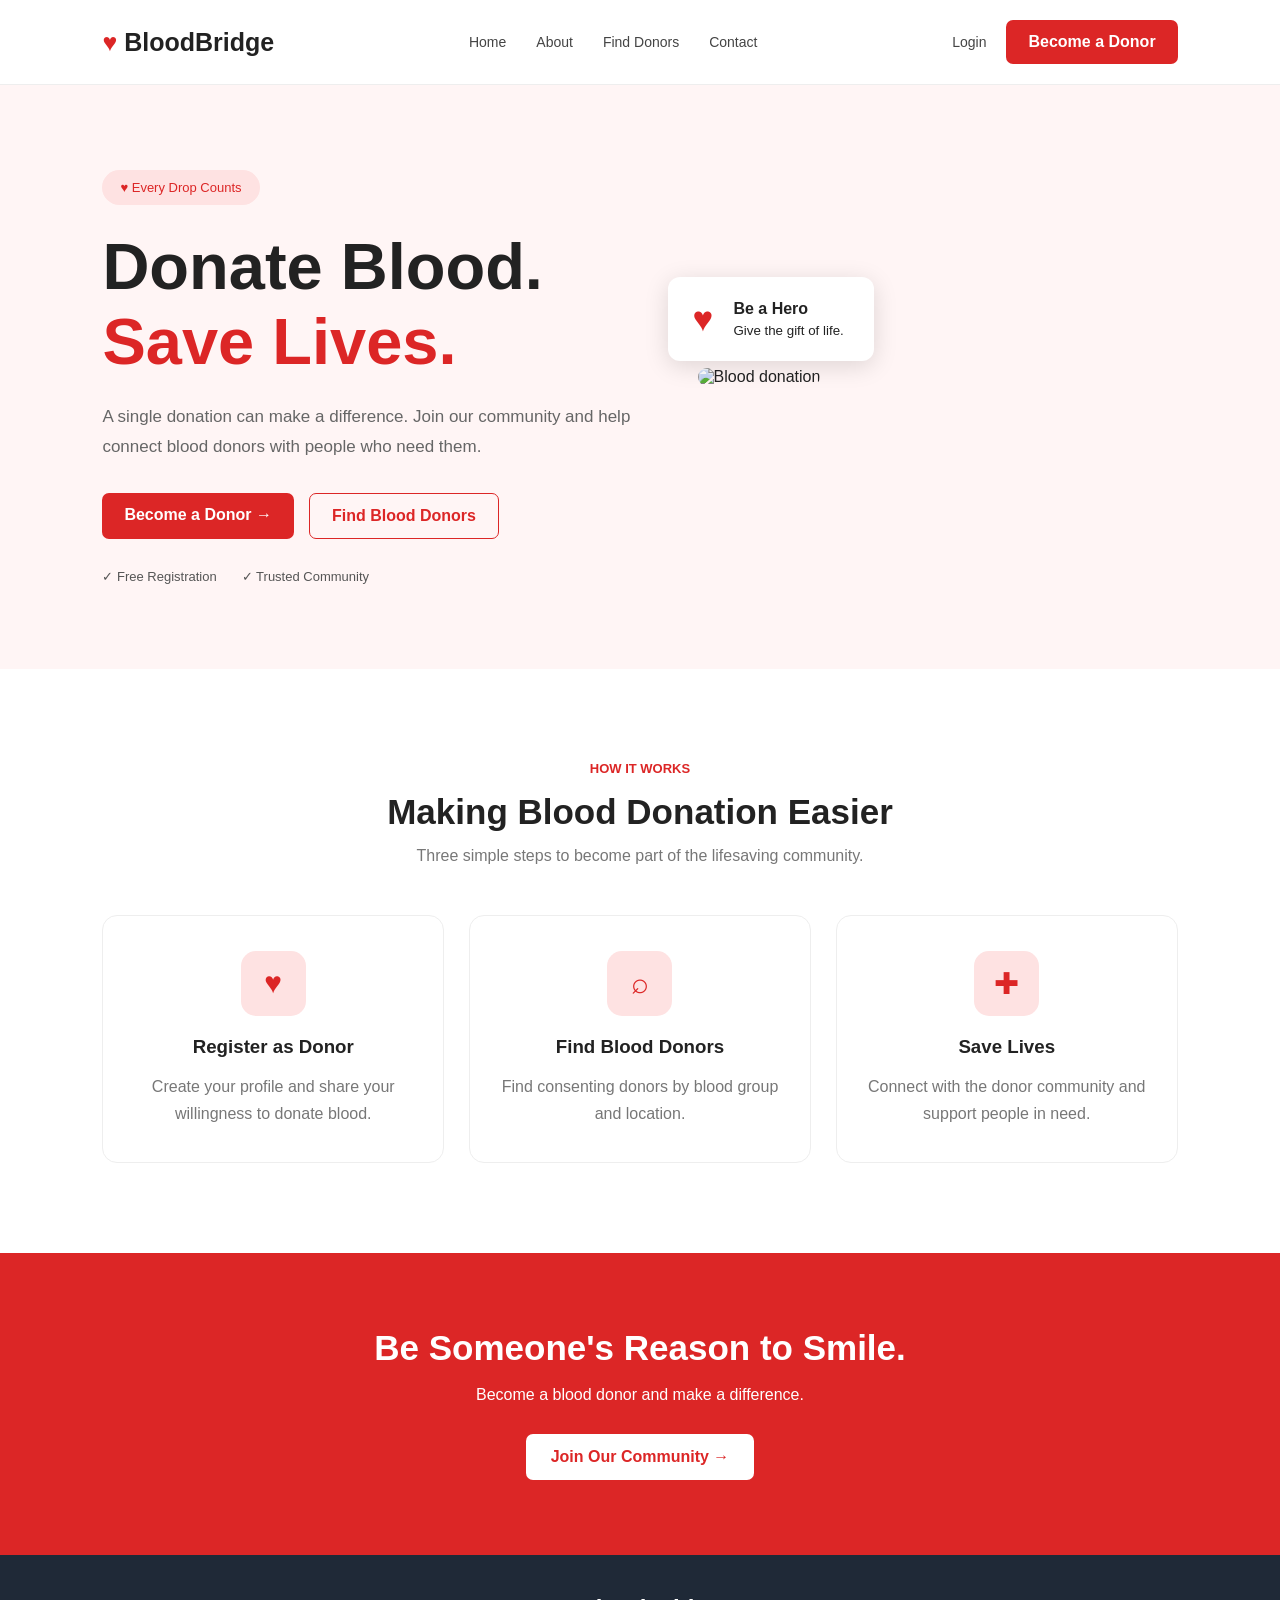
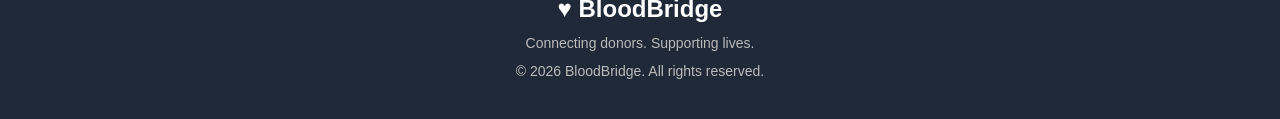
==== index.html @ 190796ef "Add files via upload" ====
<!DOCTYPE html>
<html lang="en">
<head>
    <meta charset="UTF-8">
    <meta name="viewport" content="width=device-width, initial-scale=1.0">
    <meta name="description" content="BloodBridge - Connect blood donors and save lives.">
    <title>BloodBridge | Donate Blood, Save Lives</title>
    <link rel="stylesheet" href="assets/css/style.css">
    <script src="https://unpkg.com/lucide@latest"></script>
</head>
<body>

<header class="navbar">
    <a href="index.html" class="logo">
        <span class="logo-icon">♥</span> BloodBridge
    </a>

    <nav>
        <a href="index.html">Home</a>
        <a href="#about">About</a>
        <a href="find-donors.html">Find Donors</a>
        <a href="#contact">Contact</a>
    </nav>

    <div class="nav-buttons">
        <a href="login.html" class="login-btn">Login</a>
        <a href="register.html" class="primary-btn">Become a Donor</a>
    </div>
</header>

<section class="hero">
    <div class="hero-content">
        <span class="tag">♥ Every Drop Counts</span>

        <h1>Donate Blood.<br>
            <span>Save Lives.</span>
        </h1>

        <p>
            A single donation can make a difference.
            Join our community and help connect blood donors
            with people who need them.
        </p>

        <div class="hero-buttons">
            <a href="register.html" class="primary-btn">
                Become a Donor →
            </a>

            <a href="find-donors.html" class="secondary-btn">
                Find Blood Donors
            </a>
        </div>

        <div class="hero-info">
            <span>✓ Free Registration</span>
            <span>✓ Trusted Community</span>
        </div>
    </div>

    <div class="hero-image">
        <img
            src="https://images.unsplash.com/photo-1615461066841-6116e61058f4?w=900"
            alt="Blood donation"
        >
        <div class="floating-card">
            <span class="heart">♥</span>
            <div>
                <strong>Be a Hero</strong>
                <small>Give the gift of life.</small>
            </div>
        </div>
    </div>
</section>

<section class="features" id="about">
    <div class="section-heading">
        <span>HOW IT WORKS</span>
        <h2>Making Blood Donation Easier</h2>
        <p>Three simple steps to become part of the lifesaving community.</p>
    </div>

    <div class="feature-grid">
        <div class="feature-card">
            <div class="feature-icon">♥</div>
            <h3>Register as Donor</h3>
            <p>Create your profile and share your willingness to donate blood.</p>
        </div>

        <div class="feature-card">
            <div class="feature-icon">⌕</div>
            <h3>Find Blood Donors</h3>
            <p>Find consenting donors by blood group and location.</p>
        </div>

        <div class="feature-card">
            <div class="feature-icon">✚</div>
            <h3>Save Lives</h3>
            <p>Connect with the donor community and support people in need.</p>
        </div>
    </div>
</section>

<section class="cta">
    <h2>Be Someone's Reason to Smile.</h2>
    <p>Become a blood donor and make a difference.</p>
    <a href="register.html" class="white-btn">Join Our Community →</a>
</section>

<footer id="contact">
    <h2>♥ BloodBridge</h2>
    <p>Connecting donors. Supporting lives.</p>
    <p>© 2026 BloodBridge. All rights reserved.</p>
</footer>

<script src="assets/js/main.js"></script>
</body>
</html>
---- assets/css/style.css ----
* {
    margin: 0;
    padding: 0;
    box-sizing: border-box;
}

html {
    scroll-behavior: smooth;
}

body {
    font-family: Arial, sans-serif;
    color: #222;
    background: #fff;
}

a {
    text-decoration: none;
}

/* Navbar */

.navbar {
    height: 85px;
    padding: 0 8%;
    display: flex;
    align-items: center;
    justify-content: space-between;
    background: white;
    border-bottom: 1px solid #eee;
}

.logo {
    font-size: 25px;
    font-weight: bold;
    color: #222;
}

.logo-icon {
    color: #dc2626;
}

nav {
    display: flex;
    gap: 30px;
}

nav a, .login-btn {
    color: #444;
    font-size: 14px;
}

nav a:hover {
    color: #dc2626;
}

.nav-buttons {
    display: flex;
    align-items: center;
    gap: 20px;
}

/* Buttons */

.primary-btn {
    background: #dc2626;
    color: white;
    padding: 13px 22px;
    border-radius: 7px;
    display: inline-block;
    font-weight: 600;
    transition: .3s;
}

.primary-btn:hover {
    background: #991b1b;
}

.secondary-btn {
    border: 1px solid #dc2626;
    color: #dc2626;
    padding: 13px 22px;
    border-radius: 7px;
    display: inline-block;
    font-weight: 600;
}

.secondary-btn:hover {
    background: #fee2e2;
}

/* Hero */

.hero {
    background: #fff5f5;
    padding: 85px 8%;
    display: flex;
    align-items: center;
    justify-content: space-between;
    gap: 60px;
}

.hero-content {
    max-width: 550px;
}

.tag {
    display: inline-block;
    color: #dc2626;
    background: #fee2e2;
    padding: 10px 18px;
    border-radius: 30px;
    font-size: 13px;
    margin-bottom: 25px;
}

.hero h1 {
    font-size: 65px;
    line-height: 1.15;
    margin-bottom: 22px;
}

.hero h1 span {
    color: #dc2626;
}

.hero-content > p {
    color: #666;
    font-size: 17px;
    line-height: 1.8;
    margin-bottom: 30px;
}

.hero-buttons {
    display: flex;
    gap: 15px;
    flex-wrap: wrap;
}

.hero-info {
    display: flex;
    gap: 25px;
    margin-top: 30px;
    font-size: 13px;
    color: #555;
}

.hero-image {
    position: relative;
    max-width: 480px;
    width: 100%;
}

.hero-image img {
    width: 100%;
    height: 420px;
    object-fit: cover;
    border-radius: 20px;
}

.floating-card {
    position: absolute;
    bottom: 25px;
    left: -30px;
    background: white;
    padding: 18px 25px;
    border-radius: 12px;
    box-shadow: 0 5px 25px #0002;
    display: flex;
    align-items: center;
    gap: 15px;
}

.heart {
    font-size: 35px;
    color: #dc2626;
}

.floating-card strong,
.floating-card small {
    display: block;
    margin: 5px;
}

/* Features */

.features {
    padding: 90px 8%;
}

.section-heading {
    text-align: center;
    margin-bottom: 50px;
}

.section-heading span {
    color: #dc2626;
    font-weight: bold;
    font-size: 13px;
}

.section-heading h2 {
    font-size: 35px;
    margin: 15px 0;
}

.section-heading p {
    color: #777;
}

.feature-grid {
    display: grid;
    grid-template-columns: repeat(3, 1fr);
    gap: 25px;
}

.feature-card {
    padding: 35px 25px;
    text-align: center;
    border: 1px solid #eee;
    border-radius: 15px;
    transition: .3s;
}

.feature-card:hover {
    transform: translateY(-7px);
    box-shadow: 0 10px 30px #0000000d;
}

.feature-icon {
    width: 65px;
    height: 65px;
    background: #fee2e2;
    color: #dc2626;
    display: grid;
    place-items: center;
    margin: auto auto 20px;
    border-radius: 15px;
    font-size: 30px;
}

.feature-card h3 {
    margin-bottom: 15px;
}

.feature-card p {
    color: #777;
    line-height: 1.7;
}

/* CTA */

.cta {
    background: #dc2626;
    color: white;
    padding: 75px 20px;
    text-align: center;
}

.cta h2 {
    font-size: 35px;
}

.cta p {
    margin: 18px 0 30px;
}

.white-btn {
    background: white;
    color: #dc2626;
    padding: 14px 25px;
    display: inline-block;
    border-radius: 7px;
    font-weight: bold;
}

/* Footer */

footer {
    padding: 40px 20px;
    text-align: center;
    background: #1f2937;
    color: white;
}

footer p {
    margin-top: 12px;
    color: #bbb;
    font-size: 14px;
}

/* Responsive */

@media (max-width: 900px) {
    .navbar {
        padding: 20px 5%;
        height: auto;
        flex-wrap: wrap;
        gap: 20px;
    }

    nav {
        order: 3;
        width: 100%;
        justify-content: center;
        flex-wrap: wrap;
    }

    .hero {
        flex-direction: column;
        padding: 60px 6%;
    }

    .hero h1 {
        font-size: 48px;
    }

    .hero-image {
        max-width: 100%;
    }

    .feature-grid {
        grid-template-columns: 1fr;
    }

    .floating-card {
        left: 10px;
    }
}

@media (max-width: 500px) {
    .nav-buttons {
        gap: 10px;
    }

    .nav-buttons .primary-btn {
        padding: 10px;
        font-size: 12px;
    }

    .hero h1 {
        font-size: 40px;
    }

    .hero-buttons {
        flex-direction: column;
    }

    .hero-image img {
        height: 280px;
    }

    .hero-info {
        flex-direction: column;
        gap: 10px;
    }
}



/* Registration Page */

.register-container {
    min-height: 90vh;
    display: flex;
    justify-content: center;
    align-items: center;
    padding: 40px 20px;
    background: #f5f6fa;
}

.register-form {
    width: 100%;
    max-width: 480px;
    padding: 35px;
    background: white;
    border-radius: 12px;
    box-shadow: 0 5px 25px rgba(0, 0, 0, 0.08);
}

.register-form h1 {
    text-align: center;
    color: #c62828;
    margin-bottom: 10px;
}

.register-form p {
    text-align: center;
    color: #666;
    margin-bottom: 25px;
}

.register-form label {
    display: block;
    margin: 14px 0 7px;
    font-weight: 600;
}

.register-form input,
.register-form select {
    width: 100%;
    padding: 12px;
    border: 1px solid #ddd;
    border-radius: 6px;
    font-size: 15px;
}

.register-form .consent {
    display: flex;
    align-items: flex-start;
    gap: 10px;
    font-weight: normal;
    font-size: 14px;
    margin: 20px 0;
}

.register-form .consent input {
    width: auto;
    margin-top: 3px;
}

.register-btn {
    width: 100%;
    padding: 13px;
    background: #c62828;
    color: white;
    border: none;
    border-radius: 6px;
    font-size: 16px;
    cursor: pointer;
}

.register-btn:hover {
    background: #a91f1f;
}

.login-text {
    margin-top: 20px;
}

.login-text a {
    color: #c62828;
    text-decoration: none;
    font-weight: bold;
}
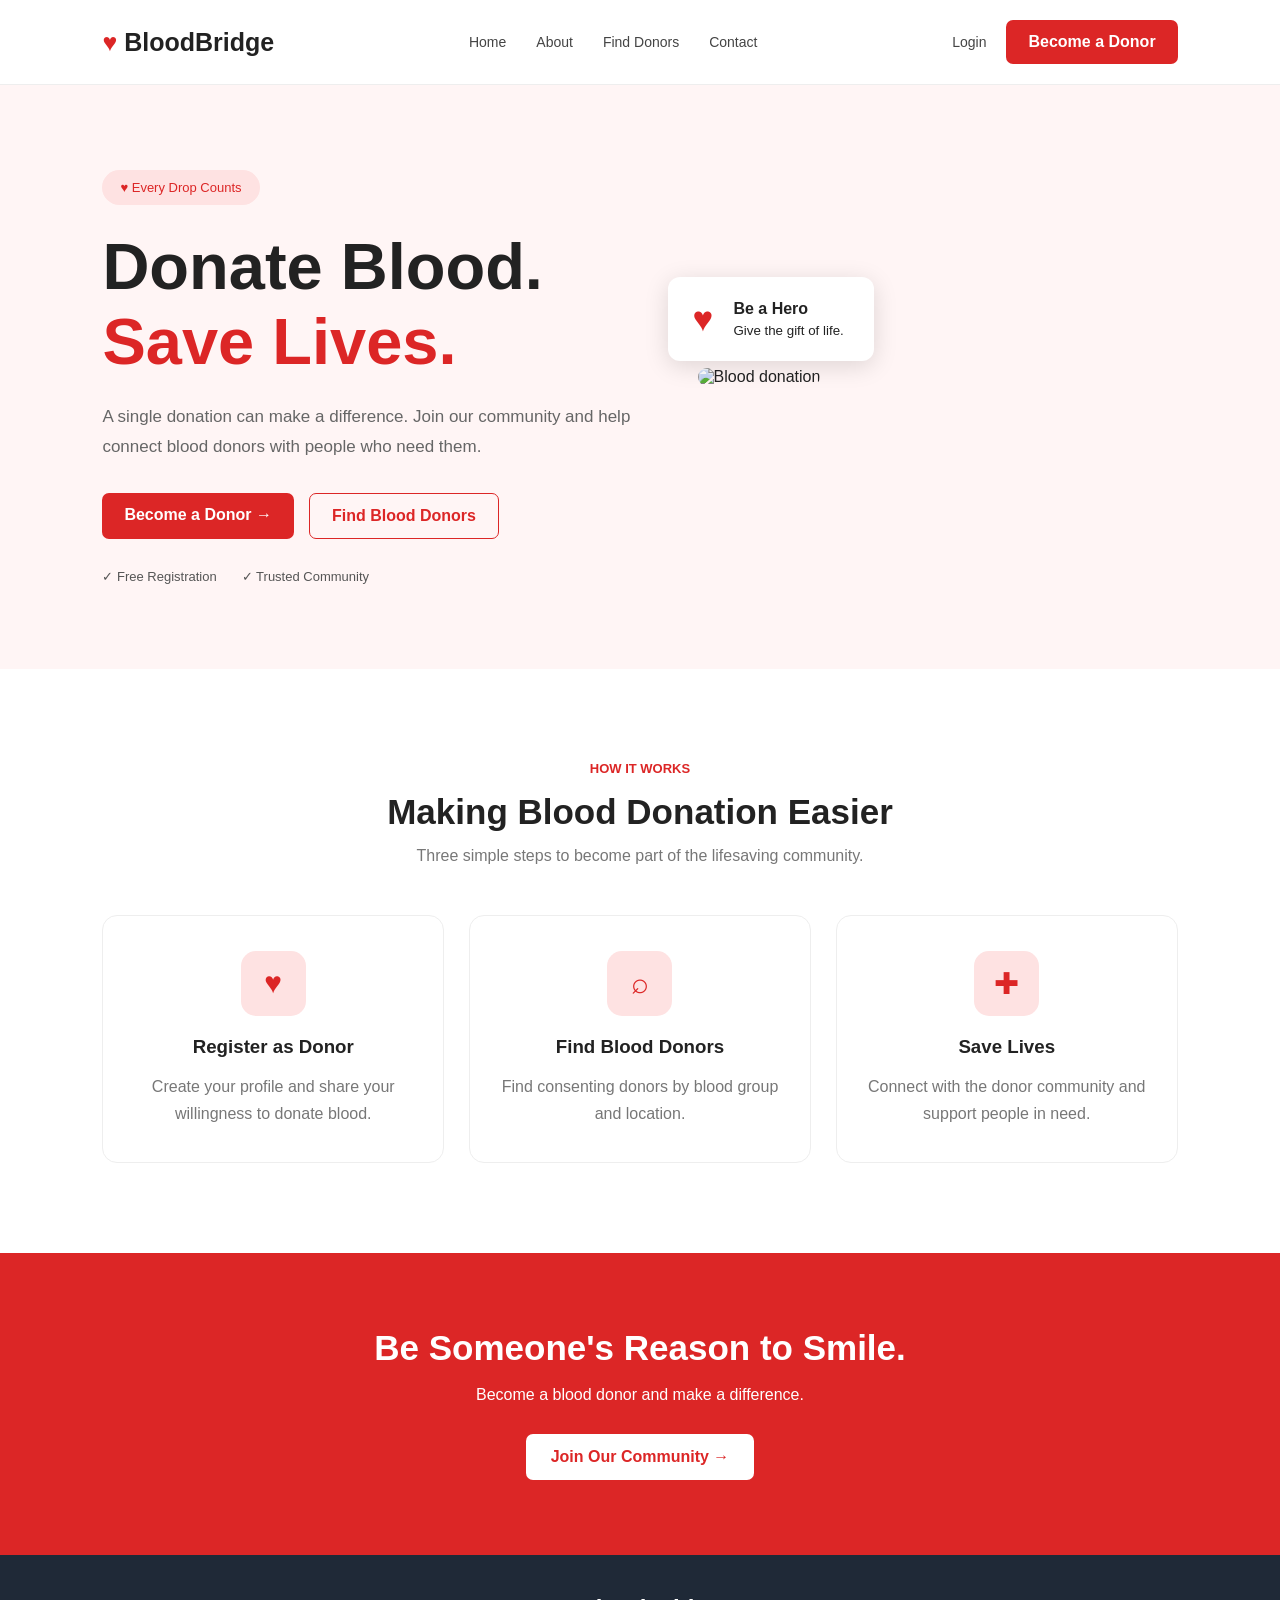
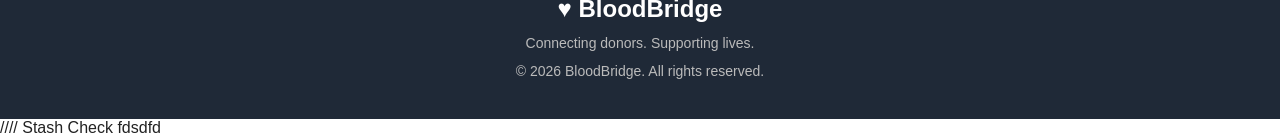
==== commit 6c6ba502: "Html and Css connection Stablished again" ====
--- a/index.html
+++ b/index.html
@@ -6,7 +6,7 @@
     <meta name="viewport" content="width=device-width, initial-scale=1.0">
     <meta name="description" content="BloodBridge - Connect blood donors and save lives.">
     <title>BloodBridge | Donate Blood, Save Lives</title>
-    <link rel="stylesheet" href="assets/css/style.css">
+    <link rel="stylesheet" href="css/style.css">
     <script src="https://unpkg.com/lucide@latest"></script>
 </head>
 <body>
@@ -114,6 +114,8 @@
     <p>© 2026 BloodBridge. All rights reserved.</p>
 </footer>
 
-<script src="assets/js/main.js"></script>
+<script src="js/main.js"></script>
 </body>
 </html>
+
+//// Stash Check fdsdfd
--- a/css/style.css
+++ b/css/style.css
@@ -0,0 +1,446 @@
+
+* {
+    margin: 0;
+    padding: 0;
+    box-sizing: border-box;
+}
+
+html {
+    scroll-behavior: smooth;
+}
+
+body {
+    font-family: Arial, sans-serif;
+    color: #222;
+    background: #fff;
+}
+
+a {
+    text-decoration: none;
+}
+
+/* Navbar */
+
+.navbar {
+    height: 85px;
+    padding: 0 8%;
+    display: flex;
+    align-items: center;
+    justify-content: space-between;
+    background: white;
+    border-bottom: 1px solid #eee;
+}
+
+.logo {
+    font-size: 25px;
+    font-weight: bold;
+    color: #222;
+}
+
+.logo-icon {
+    color: #dc2626;
+}
+
+nav {
+    display: flex;
+    gap: 30px;
+}
+
+nav a, .login-btn {
+    color: #444;
+    font-size: 14px;
+}
+
+nav a:hover {
+    color: #dc2626;
+}
+
+.nav-buttons {
+    display: flex;
+    align-items: center;
+    gap: 20px;
+}
+
+/* Buttons */
+
+.primary-btn {
+    background: #dc2626;
+    color: white;
+    padding: 13px 22px;
+    border-radius: 7px;
+    display: inline-block;
+    font-weight: 600;
+    transition: .3s;
+}
+
+.primary-btn:hover {
+    background: #991b1b;
+}
+
+.secondary-btn {
+    border: 1px solid #dc2626;
+    color: #dc2626;
+    padding: 13px 22px;
+    border-radius: 7px;
+    display: inline-block;
+    font-weight: 600;
+}
+
+.secondary-btn:hover {
+    background: #fee2e2;
+}
+
+/* Hero */
+
+.hero {
+    background: #fff5f5;
+    padding: 85px 8%;
+    display: flex;
+    align-items: center;
+    justify-content: space-between;
+    gap: 60px;
+}
+
+.hero-content {
+    max-width: 550px;
+}
+
+.tag {
+    display: inline-block;
+    color: #dc2626;
+    background: #fee2e2;
+    padding: 10px 18px;
+    border-radius: 30px;
+    font-size: 13px;
+    margin-bottom: 25px;
+}
+
+.hero h1 {
+    font-size: 65px;
+    line-height: 1.15;
+    margin-bottom: 22px;
+}
+
+.hero h1 span {
+    color: #dc2626;
+}
+
+.hero-content > p {
+    color: #666;
+    font-size: 17px;
+    line-height: 1.8;
+    margin-bottom: 30px;
+}
+
+.hero-buttons {
+    display: flex;
+    gap: 15px;
+    flex-wrap: wrap;
+}
+
+.hero-info {
+    display: flex;
+    gap: 25px;
+    margin-top: 30px;
+    font-size: 13px;
+    color: #555;
+}
+
+.hero-image {
+    position: relative;
+    max-width: 480px;
+    width: 100%;
+}
+
+.hero-image img {
+    width: 100%;
+    height: 420px;
+    object-fit: cover;
+    border-radius: 20px;
+}
+
+.floating-card {
+    position: absolute;
+    bottom: 25px;
+    left: -30px;
+    background: white;
+    padding: 18px 25px;
+    border-radius: 12px;
+    box-shadow: 0 5px 25px #0002;
+    display: flex;
+    align-items: center;
+    gap: 15px;
+}
+
+.heart {
+    font-size: 35px;
+    color: #dc2626;
+}
+
+.floating-card strong,
+.floating-card small {
+    display: block;
+    margin: 5px;
+}
+
+/* Features */
+
+.features {
+    padding: 90px 8%;
+}
+
+.section-heading {
+    text-align: center;
+    margin-bottom: 50px;
+}
+
+.section-heading span {
+    color: #dc2626;
+    font-weight: bold;
+    font-size: 13px;
+}
+
+.section-heading h2 {
+    font-size: 35px;
+    margin: 15px 0;
+}
+
+.section-heading p {
+    color: #777;
+}
+
+.feature-grid {
+    display: grid;
+    grid-template-columns: repeat(3, 1fr);
+    gap: 25px;
+}
+
+.feature-card {
+    padding: 35px 25px;
+    text-align: center;
+    border: 1px solid #eee;
+    border-radius: 15px;
+    transition: .3s;
+}
+
+.feature-card:hover {
+    transform: translateY(-7px);
+    box-shadow: 0 10px 30px #0000000d;
+}
+
+.feature-icon {
+    width: 65px;
+    height: 65px;
+    background: #fee2e2;
+    color: #dc2626;
+    display: grid;
+    place-items: center;
+    margin: auto auto 20px;
+    border-radius: 15px;
+    font-size: 30px;
+}
+
+.feature-card h3 {
+    margin-bottom: 15px;
+}
+
+.feature-card p {
+    color: #777;
+    line-height: 1.7;
+}
+
+/* CTA */
+
+.cta {
+    background: #dc2626;
+    color: white;
+    padding: 75px 20px;
+    text-align: center;
+}
+
+.cta h2 {
+    font-size: 35px;
+}
+
+.cta p {
+    margin: 18px 0 30px;
+}
+
+.white-btn {
+    background: white;
+    color: #dc2626;
+    padding: 14px 25px;
+    display: inline-block;
+    border-radius: 7px;
+    font-weight: bold;
+}
+
+/* Footer */
+
+footer {
+    padding: 40px 20px;
+    text-align: center;
+    background: #1f2937;
+    color: white;
+}
+
+footer p {
+    margin-top: 12px;
+    color: #bbb;
+    font-size: 14px;
+}
+
+/* Responsive */
+
+@media (max-width: 900px) {
+    .navbar {
+        padding: 20px 5%;
+        height: auto;
+        flex-wrap: wrap;
+        gap: 20px;
+    }
+
+    nav {
+        order: 3;
+        width: 100%;
+        justify-content: center;
+        flex-wrap: wrap;
+    }
+
+    .hero {
+        flex-direction: column;
+        padding: 60px 6%;
+    }
+
+    .hero h1 {
+        font-size: 48px;
+    }
+
+    .hero-image {
+        max-width: 100%;
+    }
+
+    .feature-grid {
+        grid-template-columns: 1fr;
+    }
+
+    .floating-card {
+        left: 10px;
+    }
+}
+
+@media (max-width: 500px) {
+    .nav-buttons {
+        gap: 10px;
+    }
+
+    .nav-buttons .primary-btn {
+        padding: 10px;
+        font-size: 12px;
+    }
+
+    .hero h1 {
+        font-size: 40px;
+    }
+
+    .hero-buttons {
+        flex-direction: column;
+    }
+
+    .hero-image img {
+        height: 280px;
+    }
+
+    .hero-info {
+        flex-direction: column;
+        gap: 10px;
+    }
+}
+
+
+
+/* Registration Page */
+
+.register-container {
+    min-height: 90vh;
+    display: flex;
+    justify-content: center;
+    align-items: center;
+    padding: 40px 20px;
+    background: #f5f6fa;
+}
+
+.register-form {
+    width: 100%;
+    max-width: 480px;
+    padding: 35px;
+    background: white;
+    border-radius: 12px;
+    box-shadow: 0 5px 25px rgba(0, 0, 0, 0.08);
+}
+
+.register-form h1 {
+    text-align: center;
+    color: #c62828;
+    margin-bottom: 10px;
+}
+
+.register-form p {
+    text-align: center;
+    color: #666;
+    margin-bottom: 25px;
+}
+
+.register-form label {
+    display: block;
+    margin: 14px 0 7px;
+    font-weight: 600;
+}
+
+.register-form input,
+.register-form select {
+    width: 100%;
+    padding: 12px;
+    border: 1px solid #ddd;
+    border-radius: 6px;
+    font-size: 15px;
+}
+
+.register-form .consent {
+    display: flex;
+    align-items: flex-start;
+    gap: 10px;
+    font-weight: normal;
+    font-size: 14px;
+    margin: 20px 0;
+}
+
+.register-form .consent input {
+    width: auto;
+    margin-top: 3px;
+}
+
+.register-btn {
+    width: 100%;
+    padding: 13px;
+    background: #c62828;
+    color: white;
+    border: none;
+    border-radius: 6px;
+    font-size: 16px;
+    cursor: pointer;
+}
+
+.register-btn:hover {
+    background: #a91f1f;
+}
+
+.login-text {
+    margin-top: 20px;
+}
+
+.login-text a {
+    color: #c62828;
+    text-decoration: none;
+    font-weight: bold;
+}
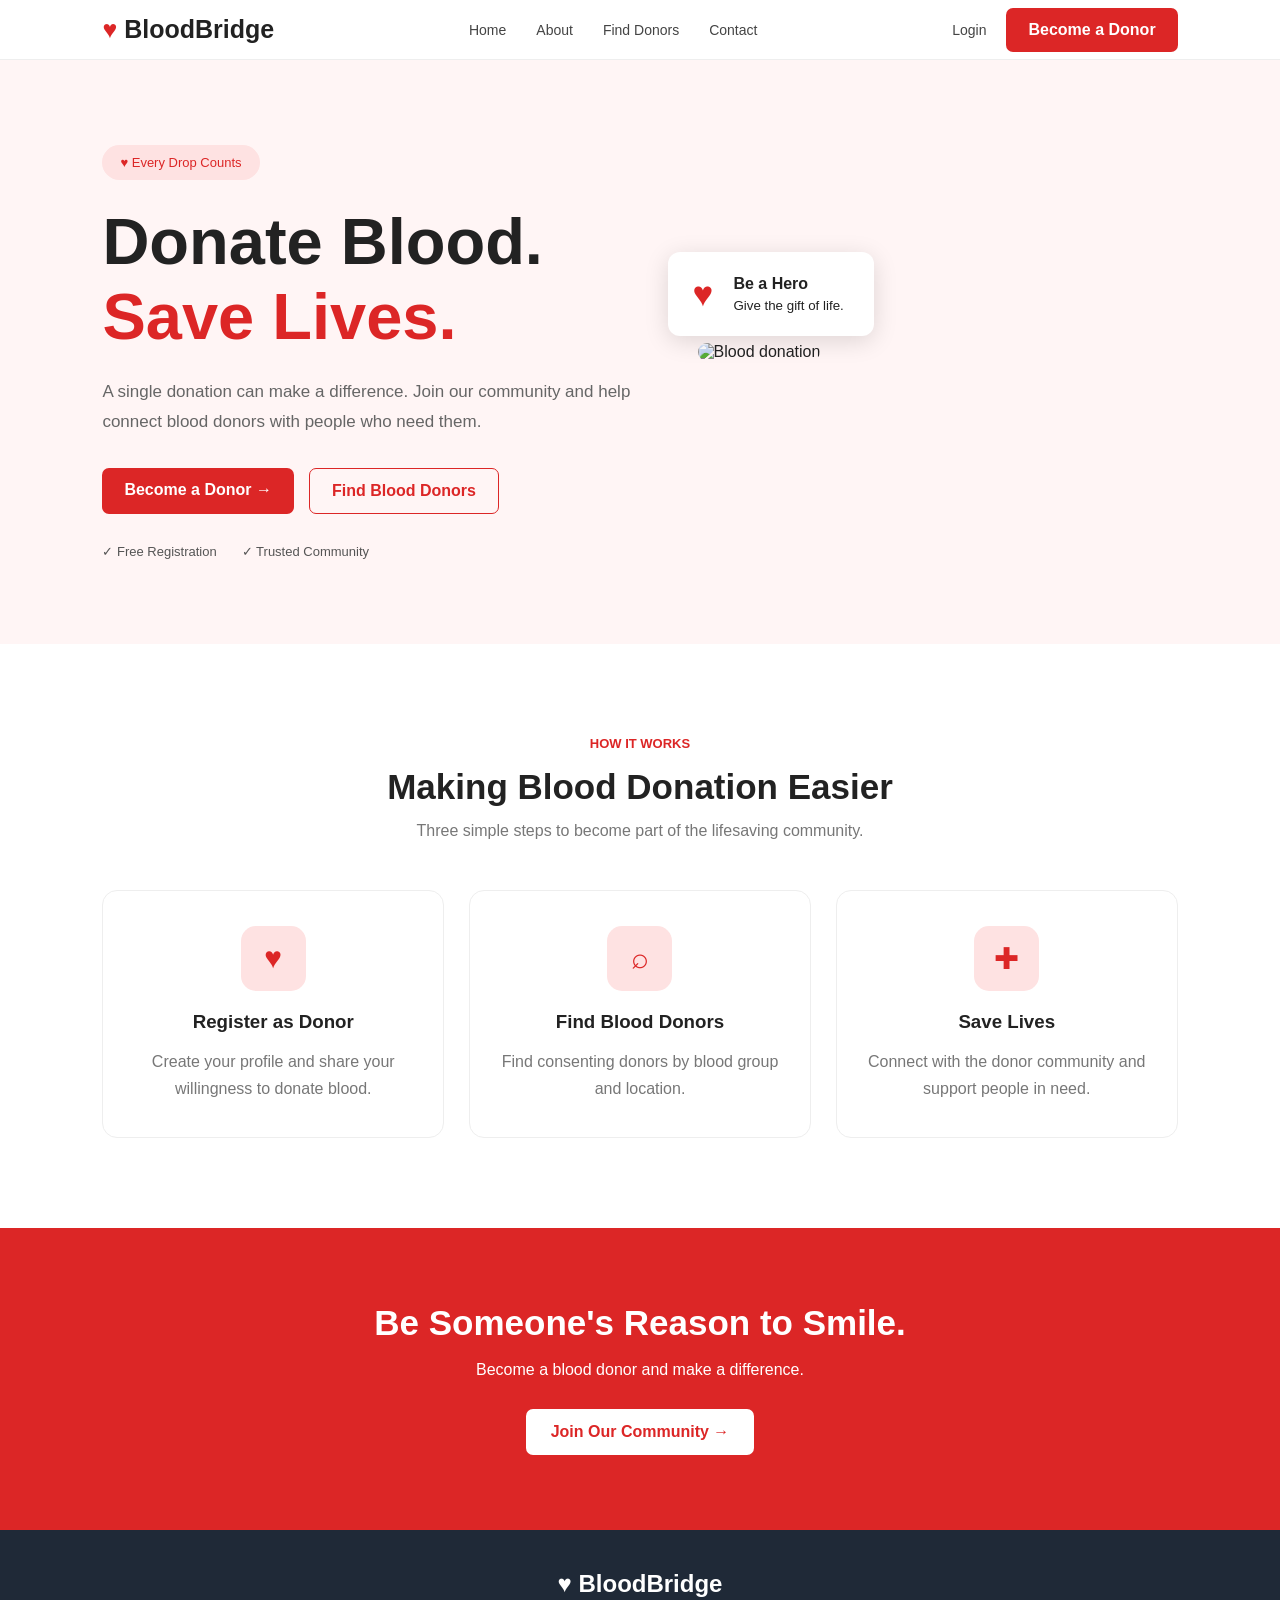
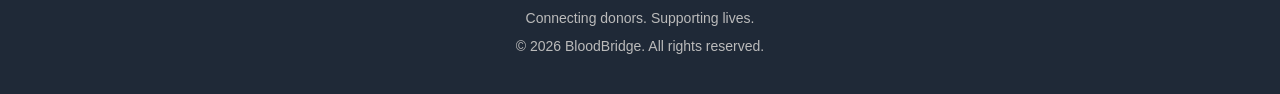
==== commit d4b0bf3e: "index.html ke root folder e anlam" ====
--- a/index.html
+++ b/index.html
@@ -1,121 +1,119 @@
-
-<!DOCTYPE html>
-<html lang="en">
-<head>
-    <meta charset="UTF-8">
-    <meta name="viewport" content="width=device-width, initial-scale=1.0">
-    <meta name="description" content="BloodBridge - Connect blood donors and save lives.">
-    <title>BloodBridge | Donate Blood, Save Lives</title>
-    <link rel="stylesheet" href="css/style.css">
-    <script src="https://unpkg.com/lucide@latest"></script>
-</head>
-<body>
-
-<header class="navbar">
-    <a href="index.html" class="logo">
-        <span class="logo-icon">♥</span> BloodBridge
-    </a>
-
-    <nav>
-        <a href="index.html">Home</a>
-        <a href="#about">About</a>
-        <a href="find-donors.html">Find Donors</a>
-        <a href="#contact">Contact</a>
-    </nav>
-
-    <div class="nav-buttons">
-        <a href="login.html" class="login-btn">Login</a>
-        <a href="register.html" class="primary-btn">Become a Donor</a>
-    </div>
-</header>
-
-<section class="hero">
-    <div class="hero-content">
-        <span class="tag">♥ Every Drop Counts</span>
-
-        <h1>Donate Blood.<br>
-            <span>Save Lives.</span>
-        </h1>
-
-        <p>
-            A single donation can make a difference.
-            Join our community and help connect blood donors
-            with people who need them.
-        </p>
-
-        <div class="hero-buttons">
-            <a href="register.html" class="primary-btn">
-                Become a Donor →
-            </a>
-
-            <a href="find-donors.html" class="secondary-btn">
-                Find Blood Donors
-            </a>
-        </div>
-
-        <div class="hero-info">
-            <span>✓ Free Registration</span>
-            <span>✓ Trusted Community</span>
-        </div>
-    </div>
-
-    <div class="hero-image">
-        <img
-            src="https://images.unsplash.com/photo-1615461066841-6116e61058f4?w=900"
-            alt="Blood donation"
-        >
-        <div class="floating-card">
-            <span class="heart">♥</span>
-            <div>
-                <strong>Be a Hero</strong>
-                <small>Give the gift of life.</small>
-            </div>
-        </div>
-    </div>
-</section>
-
-<section class="features" id="about">
-    <div class="section-heading">
-        <span>HOW IT WORKS</span>
-        <h2>Making Blood Donation Easier</h2>
-        <p>Three simple steps to become part of the lifesaving community.</p>
-    </div>
-
-    <div class="feature-grid">
-        <div class="feature-card">
-            <div class="feature-icon">♥</div>
-            <h3>Register as Donor</h3>
-            <p>Create your profile and share your willingness to donate blood.</p>
-        </div>
-
-        <div class="feature-card">
-            <div class="feature-icon">⌕</div>
-            <h3>Find Blood Donors</h3>
-            <p>Find consenting donors by blood group and location.</p>
-        </div>
-
-        <div class="feature-card">
-            <div class="feature-icon">✚</div>
-            <h3>Save Lives</h3>
-            <p>Connect with the donor community and support people in need.</p>
-        </div>
-    </div>
-</section>
-
-<section class="cta">
-    <h2>Be Someone's Reason to Smile.</h2>
-    <p>Become a blood donor and make a difference.</p>
-    <a href="register.html" class="white-btn">Join Our Community →</a>
-</section>
-
-<footer id="contact">
-    <h2>♥ BloodBridge</h2>
-    <p>Connecting donors. Supporting lives.</p>
-    <p>© 2026 BloodBridge. All rights reserved.</p>
-</footer>
-
-<script src="js/main.js"></script>
-</body>
-</html>
-
-//// Stash Check fdsdfd
+
+<!DOCTYPE html>
+<html lang="en">
+<head>
+    <meta charset="UTF-8">
+    <meta name="viewport" content="width=device-width, initial-scale=1.0">
+    <meta name="description" content="BloodBridge - Connect blood donors and save lives.">
+    <title>BloodBridge | Donate Blood, Save Lives</title>
+    <link rel="stylesheet" href="../css/style.css">
+    <script src="https://unpkg.com/lucide@latest"></script>
+</head>
+<body>
+
+<header class="navbar">
+    <a href="index.html" class="logo">
+        <span class="logo-icon">♥</span> BloodBridge
+    </a>
+
+    <nav>
+        <a href="index.html">Home</a>
+        <a href="#about">About</a>
+        <a href="find-donors.html">Find Donors</a>
+        <a href="#contact">Contact</a>
+    </nav>
+
+    <div class="nav-buttons">
+        <a href="login.html" class="login-btn">Login</a>
+        <a href="register.html" class="primary-btn">Become a Donor</a>
+    </div>
+</header>
+
+<section class="hero">
+    <div class="hero-content">
+        <span class="tag">♥ Every Drop Counts</span>
+
+        <h1>Donate Blood.<br>
+            <span>Save Lives.</span>
+        </h1>
+
+        <p>
+            A single donation can make a difference.
+            Join our community and help connect blood donors
+            with people who need them.
+        </p>
+
+        <div class="hero-buttons">
+            <a href="register.html" class="primary-btn">
+                Become a Donor →
+            </a>
+
+            <a href="find-donors.html" class="secondary-btn">
+                Find Blood Donors
+            </a>
+        </div>
+
+        <div class="hero-info">
+            <span>✓ Free Registration</span>
+            <span>✓ Trusted Community</span>
+        </div>
+    </div>
+
+    <div class="hero-image">
+        <img
+            src="https://images.unsplash.com/photo-1615461066841-6116e61058f4?w=900"
+            alt="Blood donation"
+        >
+        <div class="floating-card">
+            <span class="heart">♥</span>
+            <div>
+                <strong>Be a Hero</strong>
+                <small>Give the gift of life.</small>
+            </div>
+        </div>
+    </div>
+</section>
+
+<section class="features" id="about">
+    <div class="section-heading">
+        <span>HOW IT WORKS</span>
+        <h2>Making Blood Donation Easier</h2>
+        <p>Three simple steps to become part of the lifesaving community.</p>
+    </div>
+
+    <div class="feature-grid">
+        <div class="feature-card">
+            <div class="feature-icon">♥</div>
+            <h3>Register as Donor</h3>
+            <p>Create your profile and share your willingness to donate blood.</p>
+        </div>
+
+        <div class="feature-card">
+            <div class="feature-icon">⌕</div>
+            <h3>Find Blood Donors</h3>
+            <p>Find consenting donors by blood group and location.</p>
+        </div>
+
+        <div class="feature-card">
+            <div class="feature-icon">✚</div>
+            <h3>Save Lives</h3>
+            <p>Connect with the donor community and support people in need.</p>
+        </div>
+    </div>
+</section>
+
+<section class="cta">
+    <h2>Be Someone's Reason to Smile.</h2>
+    <p>Become a blood donor and make a difference.</p>
+    <a href="register.html" class="white-btn">Join Our Community →</a>
+</section>
+
+<footer id="contact">
+    <h2>♥ BloodBridge</h2>
+    <p>Connecting donors. Supporting lives.</p>
+    <p>© 2026 BloodBridge. All rights reserved.</p>
+</footer>
+
+<script src="..js/main.js"></script>
+</body>
+</html>
--- a/css/style.css
+++ b/css/style.css
@@ -1,446 +1,472 @@
-
 * {
-    margin: 0;
-    padding: 0;
-    box-sizing: border-box;
+  margin: 0;
+  padding: 0;
+  box-sizing: border-box;
 }
 
 html {
-    scroll-behavior: smooth;
+  scroll-behavior: smooth;
 }
 
 body {
-    font-family: Arial, sans-serif;
-    color: #222;
-    background: #fff;
+  font-family: Arial, sans-serif;
+  color: #222;
+  background: #fff;
 }
 
 a {
-    text-decoration: none;
-}
+  text-decoration: none;
+}
+
+/* Anounchment  */
+.top-bar {
+  font-size: small;
+  font-weight: 100;
+  padding: 7.5px 2em;
+  background-color: #373737;
+  user-select: none;
+  white-space: nowrap;
+  overflow-x: auto;
+  color: white;
+}
+.top-bar a {
+  color: yellow;
+}
+
+/* I wil work here leter*/
+
+/* .top-bar .govbanner_icon_expand {
+  transform: rotate(90deg);
+  transition: transform 0.3s ease-in-out;
+  margin-left: 0.5em;
+  width: 1em;
+} */
 
 /* Navbar */
 
 .navbar {
-    height: 85px;
-    padding: 0 8%;
-    display: flex;
-    align-items: center;
-    justify-content: space-between;
-    background: white;
-    border-bottom: 1px solid #eee;
+  height: 60px;
+  padding: 0 8%;
+  display: flex;
+  align-items: center;
+  justify-content: space-between;
+  background: white;
+  border-bottom: 1px solid #eee;
+  position: sticky;
+  top: 0;
+  z-index: 1000;
 }
 
 .logo {
-    font-size: 25px;
-    font-weight: bold;
-    color: #222;
+  font-size: 25px;
+  font-weight: bold;
+  color: #222;
 }
 
 .logo-icon {
-    color: #dc2626;
+  color: #dc2626;
 }
 
 nav {
-    display: flex;
-    gap: 30px;
-}
-
-nav a, .login-btn {
-    color: #444;
-    font-size: 14px;
+  display: flex;
+  gap: 30px;
+}
+
+nav a,
+.login-btn {
+  color: #444;
+  font-size: 14px;
 }
 
 nav a:hover {
-    color: #dc2626;
+  color: #dc2626;
 }
 
 .nav-buttons {
-    display: flex;
-    align-items: center;
-    gap: 20px;
+  display: flex;
+  align-items: center;
+  gap: 20px;
 }
 
 /* Buttons */
 
 .primary-btn {
-    background: #dc2626;
-    color: white;
-    padding: 13px 22px;
-    border-radius: 7px;
-    display: inline-block;
-    font-weight: 600;
-    transition: .3s;
+  background: #dc2626;
+  color: white;
+  padding: 13px 22px;
+  border-radius: 7px;
+  display: inline-block;
+  font-weight: 600;
+  transition: 0.3s;
 }
 
 .primary-btn:hover {
-    background: #991b1b;
+  background: #991b1b;
 }
 
 .secondary-btn {
-    border: 1px solid #dc2626;
-    color: #dc2626;
-    padding: 13px 22px;
-    border-radius: 7px;
-    display: inline-block;
-    font-weight: 600;
+  border: 1px solid #dc2626;
+  color: #dc2626;
+  padding: 13px 22px;
+  border-radius: 7px;
+  display: inline-block;
+  font-weight: 600;
 }
 
 .secondary-btn:hover {
-    background: #fee2e2;
+  background: #fee2e2;
 }
 
 /* Hero */
 
 .hero {
-    background: #fff5f5;
-    padding: 85px 8%;
-    display: flex;
-    align-items: center;
-    justify-content: space-between;
-    gap: 60px;
+  background: #fff5f5;
+  padding: 85px 8%;
+  display: flex;
+  align-items: center;
+  justify-content: space-between;
+  gap: 60px;
 }
 
 .hero-content {
-    max-width: 550px;
+  max-width: 550px;
 }
 
 .tag {
-    display: inline-block;
-    color: #dc2626;
-    background: #fee2e2;
-    padding: 10px 18px;
-    border-radius: 30px;
-    font-size: 13px;
-    margin-bottom: 25px;
+  display: inline-block;
+  color: #dc2626;
+  background: #fee2e2;
+  padding: 10px 18px;
+  border-radius: 30px;
+  font-size: 13px;
+  margin-bottom: 25px;
 }
 
 .hero h1 {
-    font-size: 65px;
-    line-height: 1.15;
-    margin-bottom: 22px;
+  font-size: 65px;
+  line-height: 1.15;
+  margin-bottom: 22px;
 }
 
 .hero h1 span {
-    color: #dc2626;
+  color: #dc2626;
 }
 
 .hero-content > p {
-    color: #666;
-    font-size: 17px;
-    line-height: 1.8;
-    margin-bottom: 30px;
+  color: #666;
+  font-size: 17px;
+  line-height: 1.8;
+  margin-bottom: 30px;
 }
 
 .hero-buttons {
-    display: flex;
-    gap: 15px;
-    flex-wrap: wrap;
+  display: flex;
+  gap: 15px;
+  flex-wrap: wrap;
 }
 
 .hero-info {
-    display: flex;
-    gap: 25px;
-    margin-top: 30px;
-    font-size: 13px;
-    color: #555;
+  display: flex;
+  gap: 25px;
+  margin-top: 30px;
+  font-size: 13px;
+  color: #555;
 }
 
 .hero-image {
-    position: relative;
-    max-width: 480px;
-    width: 100%;
+  position: relative;
+  max-width: 480px;
+  width: 100%;
 }
 
 .hero-image img {
-    width: 100%;
-    height: 420px;
-    object-fit: cover;
-    border-radius: 20px;
+  width: 100%;
+  height: 420px;
+  object-fit: cover;
+  border-radius: 20px;
 }
 
 .floating-card {
-    position: absolute;
-    bottom: 25px;
-    left: -30px;
-    background: white;
-    padding: 18px 25px;
-    border-radius: 12px;
-    box-shadow: 0 5px 25px #0002;
-    display: flex;
-    align-items: center;
-    gap: 15px;
+  position: absolute;
+  bottom: 25px;
+  left: -30px;
+  background: white;
+  padding: 18px 25px;
+  border-radius: 12px;
+  box-shadow: 0 5px 25px #0002;
+  display: flex;
+  align-items: center;
+  gap: 15px;
 }
 
 .heart {
-    font-size: 35px;
-    color: #dc2626;
+  font-size: 35px;
+  color: #dc2626;
 }
 
 .floating-card strong,
 .floating-card small {
-    display: block;
-    margin: 5px;
+  display: block;
+  margin: 5px;
 }
 
 /* Features */
 
 .features {
-    padding: 90px 8%;
+  padding: 90px 8%;
 }
 
 .section-heading {
-    text-align: center;
-    margin-bottom: 50px;
+  text-align: center;
+  margin-bottom: 50px;
 }
 
 .section-heading span {
-    color: #dc2626;
-    font-weight: bold;
-    font-size: 13px;
+  color: #dc2626;
+  font-weight: bold;
+  font-size: 13px;
 }
 
 .section-heading h2 {
-    font-size: 35px;
-    margin: 15px 0;
+  font-size: 35px;
+  margin: 15px 0;
 }
 
 .section-heading p {
-    color: #777;
+  color: #777;
 }
 
 .feature-grid {
-    display: grid;
-    grid-template-columns: repeat(3, 1fr);
-    gap: 25px;
+  display: grid;
+  grid-template-columns: repeat(3, 1fr);
+  gap: 25px;
 }
 
 .feature-card {
-    padding: 35px 25px;
-    text-align: center;
-    border: 1px solid #eee;
-    border-radius: 15px;
-    transition: .3s;
+  padding: 35px 25px;
+  text-align: center;
+  border: 1px solid #eee;
+  border-radius: 15px;
+  transition: 0.3s;
 }
 
 .feature-card:hover {
-    transform: translateY(-7px);
-    box-shadow: 0 10px 30px #0000000d;
+  transform: translateY(-7px);
+  box-shadow: 0 10px 30px #0000000d;
 }
 
 .feature-icon {
-    width: 65px;
-    height: 65px;
-    background: #fee2e2;
-    color: #dc2626;
-    display: grid;
-    place-items: center;
-    margin: auto auto 20px;
-    border-radius: 15px;
-    font-size: 30px;
+  width: 65px;
+  height: 65px;
+  background: #fee2e2;
+  color: #dc2626;
+  display: grid;
+  place-items: center;
+  margin: auto auto 20px;
+  border-radius: 15px;
+  font-size: 30px;
 }
 
 .feature-card h3 {
-    margin-bottom: 15px;
+  margin-bottom: 15px;
 }
 
 .feature-card p {
-    color: #777;
-    line-height: 1.7;
+  color: #777;
+  line-height: 1.7;
 }
 
 /* CTA */
 
 .cta {
-    background: #dc2626;
-    color: white;
-    padding: 75px 20px;
-    text-align: center;
+  background: #dc2626;
+  color: white;
+  padding: 75px 20px;
+  text-align: center;
 }
 
 .cta h2 {
-    font-size: 35px;
+  font-size: 35px;
 }
 
 .cta p {
-    margin: 18px 0 30px;
+  margin: 18px 0 30px;
 }
 
 .white-btn {
-    background: white;
-    color: #dc2626;
-    padding: 14px 25px;
-    display: inline-block;
-    border-radius: 7px;
-    font-weight: bold;
+  background: white;
+  color: #dc2626;
+  padding: 14px 25px;
+  display: inline-block;
+  border-radius: 7px;
+  font-weight: bold;
 }
 
 /* Footer */
 
 footer {
-    padding: 40px 20px;
-    text-align: center;
-    background: #1f2937;
-    color: white;
+  padding: 40px 20px;
+  text-align: center;
+  background: #1f2937;
+  color: white;
 }
 
 footer p {
-    margin-top: 12px;
-    color: #bbb;
-    font-size: 14px;
+  margin-top: 12px;
+  color: #bbb;
+  font-size: 14px;
 }
 
 /* Responsive */
 
 @media (max-width: 900px) {
-    .navbar {
-        padding: 20px 5%;
-        height: auto;
-        flex-wrap: wrap;
-        gap: 20px;
-    }
-
-    nav {
-        order: 3;
-        width: 100%;
-        justify-content: center;
-        flex-wrap: wrap;
-    }
-
-    .hero {
-        flex-direction: column;
-        padding: 60px 6%;
-    }
-
-    .hero h1 {
-        font-size: 48px;
-    }
-
-    .hero-image {
-        max-width: 100%;
-    }
-
-    .feature-grid {
-        grid-template-columns: 1fr;
-    }
-
-    .floating-card {
-        left: 10px;
-    }
+  .navbar {
+    padding: 20px 5%;
+    height: auto;
+    flex-wrap: wrap;
+    gap: 20px;
+  }
+
+  nav {
+    order: 3;
+    width: 100%;
+    justify-content: center;
+    flex-wrap: wrap;
+  }
+
+  .hero {
+    flex-direction: column;
+    padding: 60px 6%;
+  }
+
+  .hero h1 {
+    font-size: 48px;
+  }
+
+  .hero-image {
+    max-width: 100%;
+  }
+
+  .feature-grid {
+    grid-template-columns: 1fr;
+  }
+
+  .floating-card {
+    left: 10px;
+  }
 }
 
 @media (max-width: 500px) {
-    .nav-buttons {
-        gap: 10px;
-    }
-
-    .nav-buttons .primary-btn {
-        padding: 10px;
-        font-size: 12px;
-    }
-
-    .hero h1 {
-        font-size: 40px;
-    }
-
-    .hero-buttons {
-        flex-direction: column;
-    }
-
-    .hero-image img {
-        height: 280px;
-    }
-
-    .hero-info {
-        flex-direction: column;
-        gap: 10px;
-    }
-}
-
-
+  .nav-buttons {
+    gap: 10px;
+  }
+
+  .nav-buttons .primary-btn {
+    padding: 10px;
+    font-size: 12px;
+  }
+
+  .hero h1 {
+    font-size: 40px;
+  }
+
+  .hero-buttons {
+    flex-direction: column;
+  }
+
+  .hero-image img {
+    height: 280px;
+  }
+
+  .hero-info {
+    flex-direction: column;
+    gap: 10px;
+  }
+}
 
 /* Registration Page */
 
 .register-container {
-    min-height: 90vh;
-    display: flex;
-    justify-content: center;
-    align-items: center;
-    padding: 40px 20px;
-    background: #f5f6fa;
+  min-height: 90vh;
+  display: flex;
+  justify-content: center;
+  align-items: center;
+  padding: 40px 20px;
+  background: #f5f6fa;
 }
 
 .register-form {
-    width: 100%;
-    max-width: 480px;
-    padding: 35px;
-    background: white;
-    border-radius: 12px;
-    box-shadow: 0 5px 25px rgba(0, 0, 0, 0.08);
+  width: 100%;
+  max-width: 480px;
+  padding: 35px;
+  background: white;
+  border-radius: 12px;
+  box-shadow: 0 5px 25px rgba(0, 0, 0, 0.08);
 }
 
 .register-form h1 {
-    text-align: center;
-    color: #c62828;
-    margin-bottom: 10px;
+  text-align: center;
+  color: #c62828;
+  margin-bottom: 10px;
 }
 
 .register-form p {
-    text-align: center;
-    color: #666;
-    margin-bottom: 25px;
+  text-align: center;
+  color: #666;
+  margin-bottom: 25px;
 }
 
 .register-form label {
-    display: block;
-    margin: 14px 0 7px;
-    font-weight: 600;
+  display: block;
+  margin: 14px 0 7px;
+  font-weight: 600;
 }
 
 .register-form input,
 .register-form select {
-    width: 100%;
-    padding: 12px;
-    border: 1px solid #ddd;
-    border-radius: 6px;
-    font-size: 15px;
+  width: 100%;
+  padding: 12px;
+  border: 1px solid #ddd;
+  border-radius: 6px;
+  font-size: 15px;
 }
 
 .register-form .consent {
-    display: flex;
-    align-items: flex-start;
-    gap: 10px;
-    font-weight: normal;
-    font-size: 14px;
-    margin: 20px 0;
+  display: flex;
+  align-items: flex-start;
+  gap: 10px;
+  font-weight: normal;
+  font-size: 14px;
+  margin: 20px 0;
 }
 
 .register-form .consent input {
-    width: auto;
-    margin-top: 3px;
+  width: auto;
+  margin-top: 3px;
 }
 
 .register-btn {
-    width: 100%;
-    padding: 13px;
-    background: #c62828;
-    color: white;
-    border: none;
-    border-radius: 6px;
-    font-size: 16px;
-    cursor: pointer;
+  width: 100%;
+  padding: 13px;
+  margin-top: 15px;
+  background: #c62828;
+  color: white;
+  border: none;
+  border-radius: 6px;
+  font-size: 16px;
+  cursor: pointer;
 }
 
 .register-btn:hover {
-    background: #a91f1f;
+  background: #a91f1f;
 }
 
 .login-text {
-    margin-top: 20px;
+  margin-top: 20px;
 }
 
 .login-text a {
-    color: #c62828;
-    text-decoration: none;
-    font-weight: bold;
-}
+  color: #c62828;
+  text-decoration: none;
+  font-weight: bold;
+}
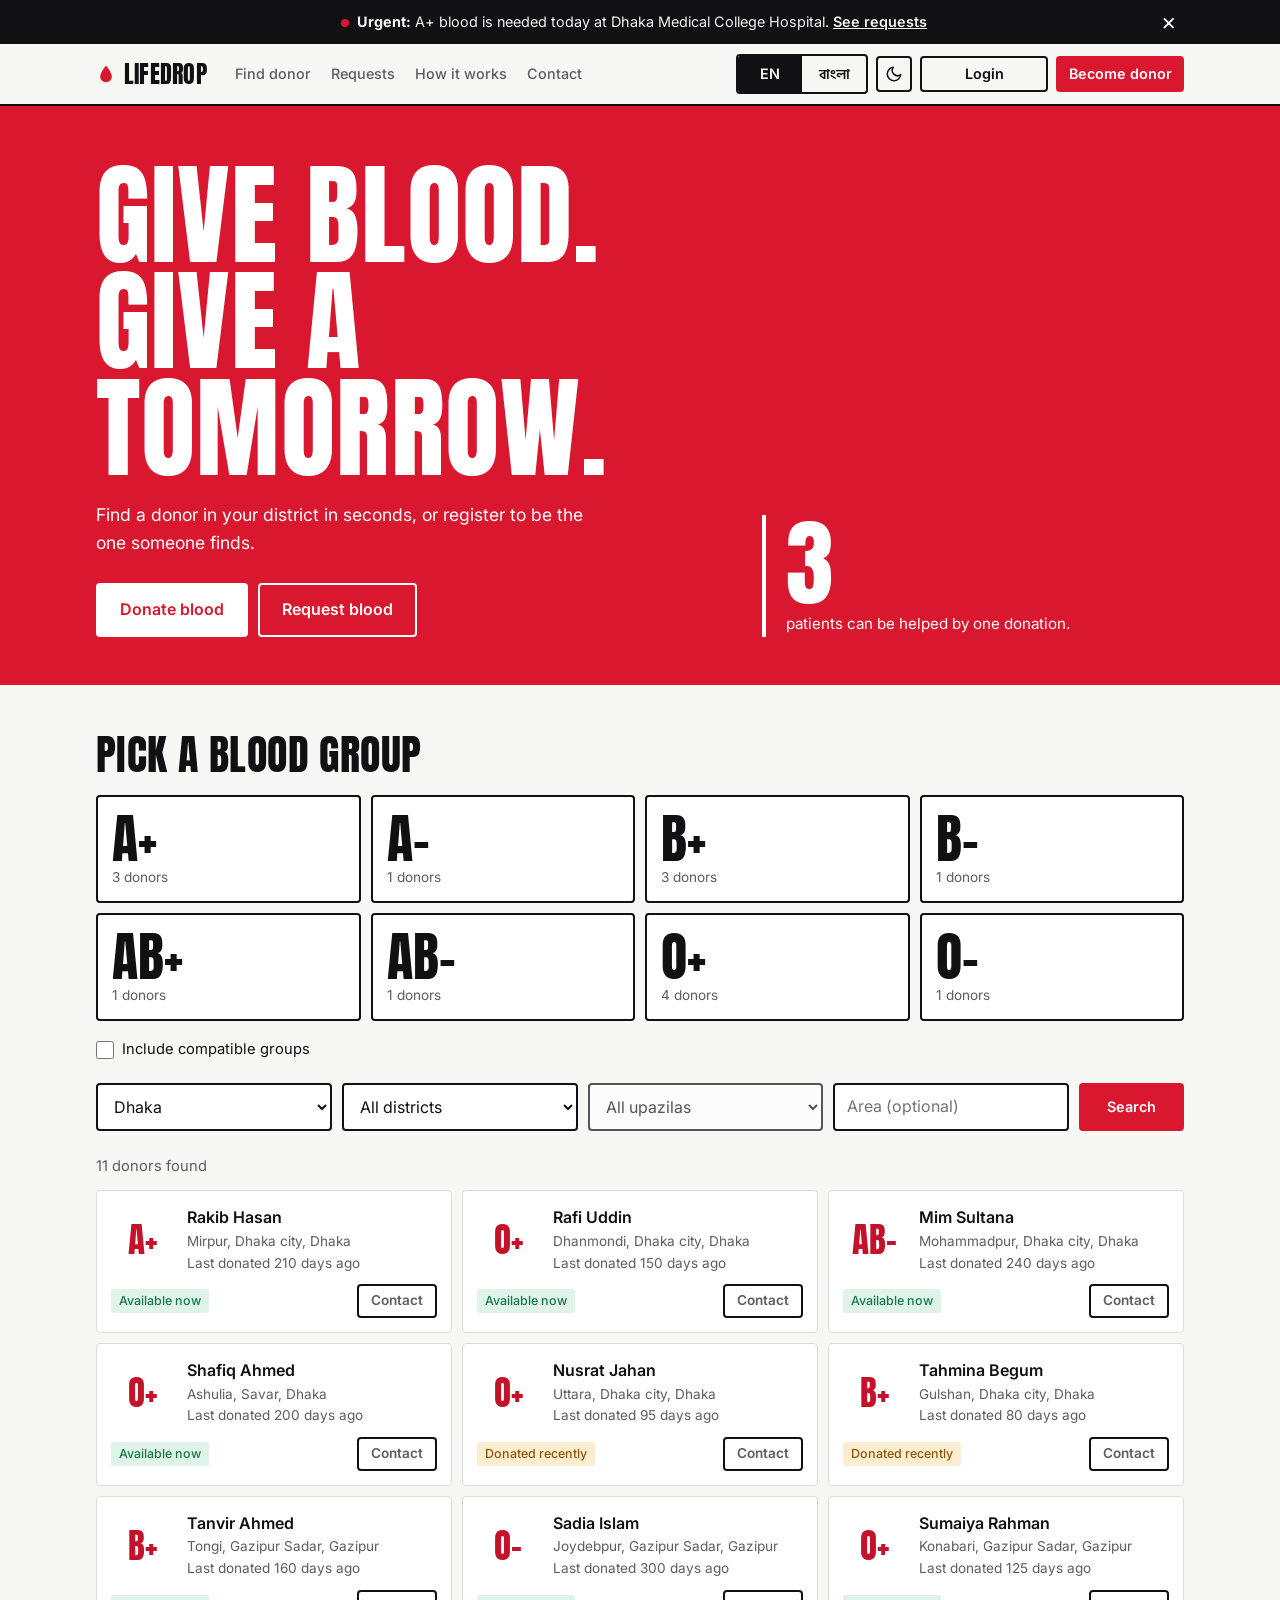
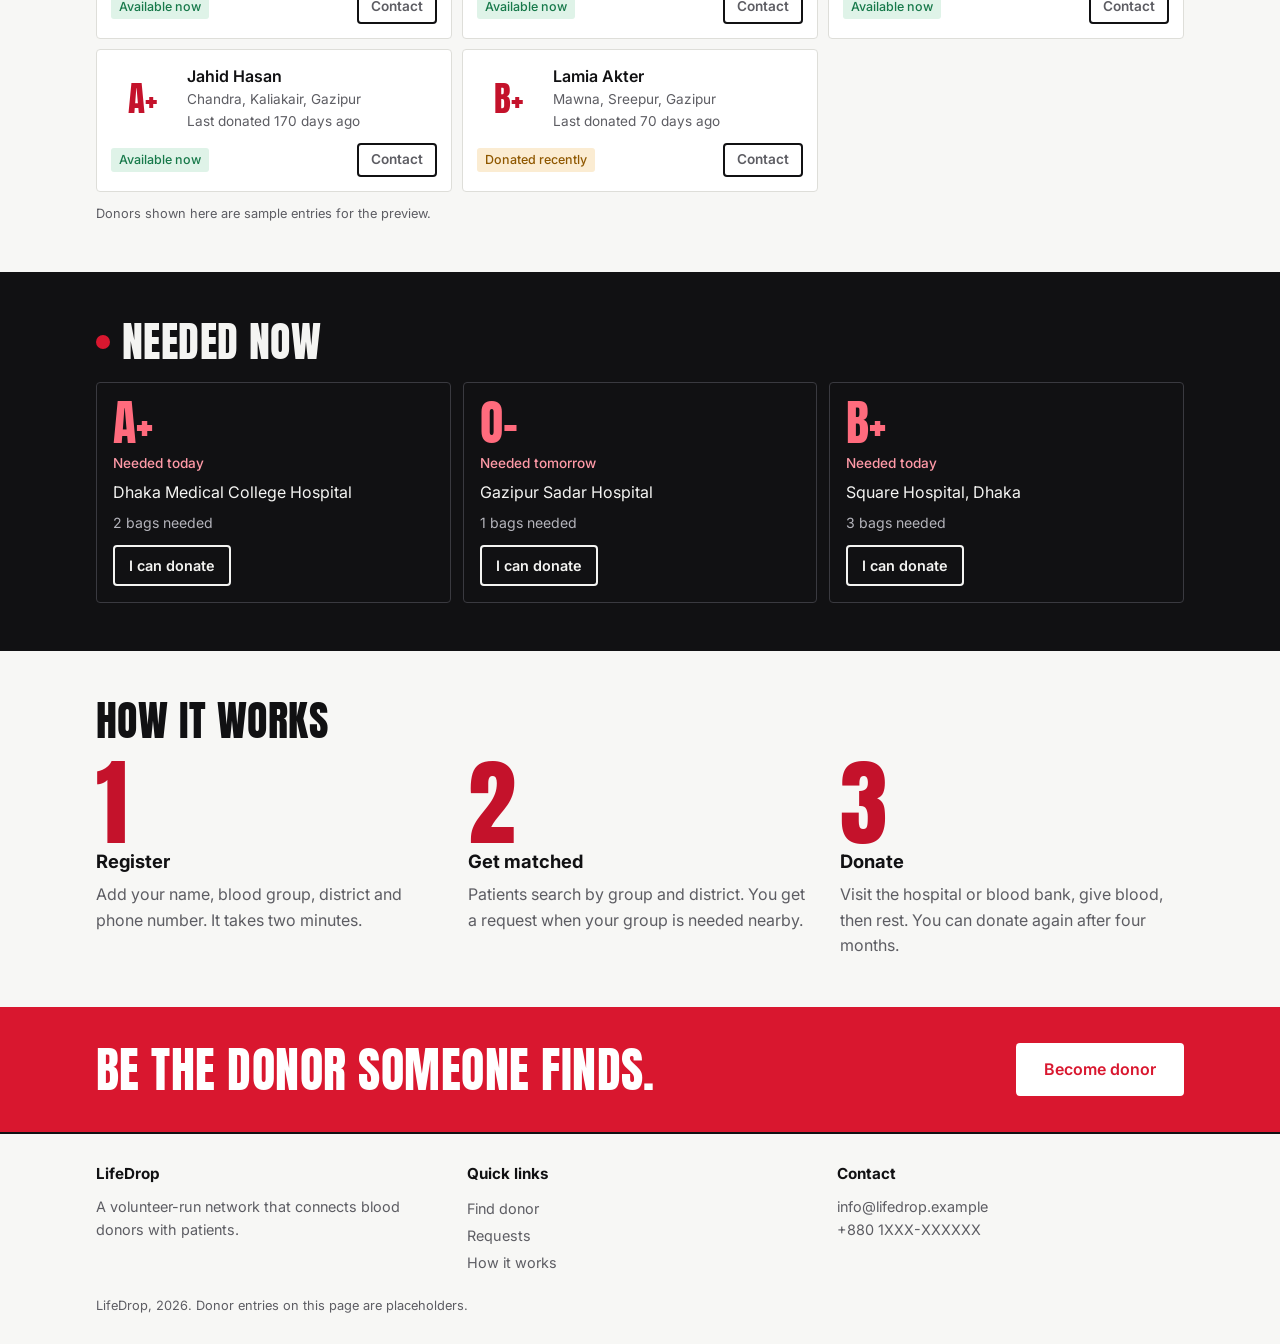
==== commit 95236c79: "New design" ====
--- a/index.html
+++ b/index.html
@@ -1,119 +1,224 @@
-
-<!DOCTYPE html>
-<html lang="en">
-<head>
-    <meta charset="UTF-8">
-    <meta name="viewport" content="width=device-width, initial-scale=1.0">
-    <meta name="description" content="BloodBridge - Connect blood donors and save lives.">
-    <title>BloodBridge | Donate Blood, Save Lives</title>
-    <link rel="stylesheet" href="../css/style.css">
-    <script src="https://unpkg.com/lucide@latest"></script>
-</head>
-<body>
-
-<header class="navbar">
-    <a href="index.html" class="logo">
-        <span class="logo-icon">♥</span> BloodBridge
-    </a>
-
-    <nav>
-        <a href="index.html">Home</a>
-        <a href="#about">About</a>
-        <a href="find-donors.html">Find Donors</a>
-        <a href="#contact">Contact</a>
-    </nav>
-
-    <div class="nav-buttons">
-        <a href="login.html" class="login-btn">Login</a>
-        <a href="register.html" class="primary-btn">Become a Donor</a>
+<!doctype html>
+<html>
+  <head>
+    <meta charset="utf8" />
+    <meta
+      name="viewport"
+      content="width=device-width,initial-scale=1,viewport-fit=cover"
+    />
+  </head>
+
+  <body>
+    <title>LifeDrop Bold</title>
+    <meta name="claude:viewport-fit-sides" content="cover" />
+    <link
+      rel="stylesheet"
+      href="https://fonts.googleapis.com/css2?family=Anton&family=Hind+Siliguri:wght@400;500;600;700&family=Inter:wght@400;500;600&display=swap"
+    />
+
+    <link rel="stylesheet" href="assets/styles/style.css" />
+
+    <div class="notice" id="notice" role="status">
+      <div class="wrap notice-in">
+        <p>
+          <span class="dot" aria-hidden="true"></span
+          ><b data-i18n="nt_b">Urgent:</b>
+          <span data-i18n="nt_t"
+            >A+ blood is needed today at Dhaka Medical College Hospital.</span
+          >
+          <a href="#requests" data-i18n="nt_a">See requests</a>
+        </p>
+        <button type="button" id="notice-x" aria-label="Close">&times;</button>
+      </div>
     </div>
-</header>
-
-<section class="hero">
-    <div class="hero-content">
-        <span class="tag">♥ Every Drop Counts</span>
-
-        <h1>Donate Blood.<br>
-            <span>Save Lives.</span>
-        </h1>
-
-        <p>
-            A single donation can make a difference.
-            Join our community and help connect blood donors
-            with people who need them.
+    <header>
+      <div class="wrap bar">
+        <a class="logo disp" href="#home" aria-label="LifeDrop">
+          <svg viewBox="0 0 24 24" aria-hidden="true">
+            <path d="M12 2C12 2 5 10 5 15a7 7 0 0 0 14 0c0-5-7-13-7-13z" /></svg
+          >LifeDrop
+        </a>
+        <nav aria-label="Main">
+          <a href="#find" data-i18n="nav_find">Find donor</a>
+          <a href="#requests" data-i18n="nav_requests">Requests</a>
+          <a href="#how" data-i18n="nav_how">How it works</a>
+          <a href="#contact" data-i18n="nav_contact">Contact</a>
+        </nav>
+        <div class="tools">
+          <div class="seg" role="group" aria-label="Language">
+            <button type="button" id="lang-en" aria-pressed="true">EN</button>
+            <button type="button" id="lang-bn" aria-pressed="false">
+              বাংলা
+            </button>
+          </div>
+          <button
+            type="button"
+            class="btn icon-btn"
+            id="theme"
+            aria-label="Toggle dark mode"
+          >
+            <svg viewBox="0 0 24 24" aria-hidden="true">
+              <path d="M21 12.8A9 9 0 1 1 11.2 3a7 7 0 0 0 9.8 9.8z" />
+            </svg>
+          </button>
+          <button type="button" class="btn" data-i18n="login" data-demo>
+            Login
+          </button>
+          <button type="button" class="btn solid" data-i18n="become" data-demo>
+            Become donor
+          </button>
+        </div>
+      </div>
+    </header>
+
+    <main>
+      <div class="hero" id="home">
+        <div class="wrap">
+          <div>
+            <h1 class="disp" data-i18n="h1">Give blood. Give a tomorrow.</h1>
+            <p class="sub" data-i18n="sub">
+              Find a donor in your district in seconds, or register to be the
+              one someone finds.
+            </p>
+            <div class="cta">
+              <button
+                type="button"
+                class="btn white"
+                data-i18n="donate"
+                data-demo
+              >
+                Donate blood
+              </button>
+              <a class="btn" href="#find" data-i18n="request">Request blood</a>
+            </div>
+          </div>
+          <div class="fact">
+            <b data-i18n="fact_n">3</b>
+            <span data-i18n="fact_t"
+              >patients can be helped by one donation.</span
+            >
+          </div>
+        </div>
+      </div>
+
+      <section id="find">
+        <div class="wrap">
+          <h2 class="sec-title disp" data-i18n="pick_title">
+            Pick a blood group
+          </h2>
+          <div
+            class="tiles"
+            id="tiles"
+            role="group"
+            aria-label="Blood group"
+          ></div>
+          <div class="compat" id="compat"></div>
+          <div class="fields">
+            <select id="f-div" aria-label="Division"></select>
+            <select id="f-dist" aria-label="District"></select>
+            <select id="f-upa" aria-label="Upazila"></select>
+            <input
+              id="f-area"
+              type="search"
+              data-i18n-ph="area_ph"
+              placeholder="Area (optional)"
+              aria-label="Area"
+            />
+            <button
+              type="button"
+              class="btn solid"
+              id="f-go"
+              data-i18n="search"
+            >
+              Search
+            </button>
+          </div>
+          <p class="count" id="count" aria-live="polite"></p>
+          <div class="cards" id="donors"></div>
+          <p class="note" data-i18n="sample_note">
+            Donors shown here are sample entries for the preview.
+          </p>
+        </div>
+      </section>
+
+      <section class="urgent" id="requests">
+        <div class="wrap">
+          <h2 class="sec-title disp" data-i18n="urg_title">Needed now</h2>
+          <div class="reqs" id="reqs"></div>
+        </div>
+      </section>
+
+      <section id="how">
+        <div class="wrap">
+          <h2 class="sec-title disp" data-i18n="how_title">How it works</h2>
+          <div class="steps">
+            <div class="step">
+              <span class="n" data-i18n="n1">1</span>
+              <h3 data-i18n="s1_t">Register</h3>
+              <p data-i18n="s1_d">
+                Add your name, blood group, district and phone number. It takes
+                two minutes.
+              </p>
+            </div>
+            <div class="step">
+              <span class="n" data-i18n="n2">2</span>
+              <h3 data-i18n="s2_t">Get matched</h3>
+              <p data-i18n="s2_d">
+                Patients search by group and district. You get a request when
+                your group is needed nearby.
+              </p>
+            </div>
+            <div class="step">
+              <span class="n" data-i18n="n3">3</span>
+              <h3 data-i18n="s3_t">Donate</h3>
+              <p data-i18n="s3_d">
+                Visit the hospital or blood bank, give blood, then rest. You can
+                donate again after four months.
+              </p>
+            </div>
+          </div>
+        </div>
+      </section>
+
+      <div class="cta-band">
+        <div class="wrap">
+          <h2 class="disp" data-i18n="cta_title">
+            Be the donor someone finds.
+          </h2>
+          <button type="button" class="btn" data-i18n="become" data-demo>
+            Become donor
+          </button>
+        </div>
+      </div>
+    </main>
+
+    <footer>
+      <div class="wrap">
+        <div class="foot">
+          <div>
+            <h3>LifeDrop</h3>
+            <p data-i18n="foot_about">
+              A volunteer-run network that connects blood donors with patients.
+            </p>
+          </div>
+          <div>
+            <h3 data-i18n="foot_links">Quick links</h3>
+            <a href="#find" data-i18n="nav_find">Find donor</a>
+            <a href="#requests" data-i18n="nav_requests">Requests</a>
+            <a href="#how" data-i18n="nav_how">How it works</a>
+          </div>
+          <div id="contact">
+            <h3 data-i18n="nav_contact">Contact</h3>
+            <p>info@lifedrop.example</p>
+            <p>+880 1XXX-XXXXXX</p>
+          </div>
+        </div>
+        <p class="copy" data-i18n="copy">
+          LifeDrop, 2026. Donor entries on this page are placeholders.
         </p>
-
-        <div class="hero-buttons">
-            <a href="register.html" class="primary-btn">
-                Become a Donor →
-            </a>
-
-            <a href="find-donors.html" class="secondary-btn">
-                Find Blood Donors
-            </a>
-        </div>
-
-        <div class="hero-info">
-            <span>✓ Free Registration</span>
-            <span>✓ Trusted Community</span>
-        </div>
-    </div>
-
-    <div class="hero-image">
-        <img
-            src="https://images.unsplash.com/photo-1615461066841-6116e61058f4?w=900"
-            alt="Blood donation"
-        >
-        <div class="floating-card">
-            <span class="heart">♥</span>
-            <div>
-                <strong>Be a Hero</strong>
-                <small>Give the gift of life.</small>
-            </div>
-        </div>
-    </div>
-</section>
-
-<section class="features" id="about">
-    <div class="section-heading">
-        <span>HOW IT WORKS</span>
-        <h2>Making Blood Donation Easier</h2>
-        <p>Three simple steps to become part of the lifesaving community.</p>
-    </div>
-
-    <div class="feature-grid">
-        <div class="feature-card">
-            <div class="feature-icon">♥</div>
-            <h3>Register as Donor</h3>
-            <p>Create your profile and share your willingness to donate blood.</p>
-        </div>
-
-        <div class="feature-card">
-            <div class="feature-icon">⌕</div>
-            <h3>Find Blood Donors</h3>
-            <p>Find consenting donors by blood group and location.</p>
-        </div>
-
-        <div class="feature-card">
-            <div class="feature-icon">✚</div>
-            <h3>Save Lives</h3>
-            <p>Connect with the donor community and support people in need.</p>
-        </div>
-    </div>
-</section>
-
-<section class="cta">
-    <h2>Be Someone's Reason to Smile.</h2>
-    <p>Become a blood donor and make a difference.</p>
-    <a href="register.html" class="white-btn">Join Our Community →</a>
-</section>
-
-<footer id="contact">
-    <h2>♥ BloodBridge</h2>
-    <p>Connecting donors. Supporting lives.</p>
-    <p>© 2026 BloodBridge. All rights reserved.</p>
-</footer>
-
-<script src="..js/main.js"></script>
-</body>
+      </div>
+    </footer>
+    <div class="toast" id="toast" hidden></div>
+  </body>
+  <script src="assets/scripts/script.js"></script>
 </html>
--- a/assets/styles/style.css
+++ b/assets/styles/style.css
@@ -0,0 +1,817 @@
+/* Layout: slim header, full-red poster hero, eight big blood-group tiles that filter the donor grid, dark urgent strip, three oversized steps, footer. */
+:root {
+  --bg: #f7f7f5;
+  --surface: #ffffff;
+  --fg: #111113;
+  --muted: #5d5d63;
+  --line: #deded9;
+  --red: #d9172f;
+  --on-red: #ffffff;
+  --red-text: #c4122b;
+  --red-soft: #fde9ec;
+  --ink: #111113;
+  --on-ink: #f4f4f2;
+  --ok: #17794a;
+  --ok-soft: #dff3e8;
+  --warn: #8f5800;
+  --warn-soft: #fbecd2;
+  --display: "Anton", "Hind Siliguri", Impact, sans-serif;
+  --body: "Inter", "Hind Siliguri", system-ui, sans-serif;
+}
+
+@media (prefers-color-scheme: dark) {
+  :root:not([data-theme="light"]) {
+    --bg: #0c0c0e;
+    --surface: #17171a;
+    --fg: #f2f2f0;
+    --muted: #a2a2aa;
+    --line: #2b2b31;
+    --red: #e0213a;
+    --red-text: #ff6b7d;
+    --red-soft: #3a1820;
+    --ink: #1d1d21;
+    --on-ink: #f4f4f2;
+    --ok: #6fd6a0;
+    --ok-soft: #173326;
+    --warn: #f2b45a;
+    --warn-soft: #3a2a10;
+    color-scheme: dark;
+  }
+}
+
+:root[data-theme="dark"] {
+  --bg: #0c0c0e;
+  --surface: #17171a;
+  --fg: #f2f2f0;
+  --muted: #a2a2aa;
+  --line: #2b2b31;
+  --red: #e0213a;
+  --red-text: #ff6b7d;
+  --red-soft: #3a1820;
+  --ink: #1d1d21;
+  --on-ink: #f4f4f2;
+  --ok: #6fd6a0;
+  --ok-soft: #173326;
+  --warn: #f2b45a;
+  --warn-soft: #3a2a10;
+  color-scheme: dark;
+}
+
+* {
+  box-sizing: border-box;
+}
+
+html {
+  scroll-behavior: smooth;
+}
+
+body {
+  margin: 0;
+  background: var(--bg);
+  color: var(--fg);
+  font-family: var(--body);
+  font-size: 16px;
+  line-height: 1.6;
+}
+
+body::before {
+  content: "";
+  position: fixed;
+  inset: 0 0 auto;
+  height: env(safe-area-inset-top, 0px);
+  z-index: 30;
+  background: var(--bg);
+}
+
+h1,
+h2,
+h3 {
+  margin: 0;
+  text-wrap: balance;
+}
+
+p {
+  margin: 0;
+}
+
+button,
+select,
+input {
+  font: inherit;
+  color: inherit;
+}
+
+a {
+  color: inherit;
+}
+
+:focus-visible {
+  outline: 3px solid var(--fg);
+  outline-offset: 2px;
+}
+
+.wrap {
+  max-width: 1120px;
+  margin: 0 auto;
+  padding-left: max(16px, env(safe-area-inset-left, 0px));
+  padding-right: max(16px, env(safe-area-inset-right, 0px));
+}
+
+.disp {
+  font-family: var(--display);
+  font-weight: 400;
+  letter-spacing: 0.01em;
+  text-transform: uppercase;
+}
+
+:lang(bn) .disp {
+  font-family: "Hind Siliguri", sans-serif;
+  font-weight: 700;
+  text-transform: none;
+  letter-spacing: 0;
+}
+
+section {
+  padding-block: 48px;
+  scroll-margin-top: 90px;
+}
+
+.sec-title {
+  font-size: clamp(1.8rem, 4vw, 2.6rem);
+  line-height: 1.05;
+  margin-bottom: 18px;
+}
+
+.notice {
+  background: var(--ink);
+  color: var(--on-ink);
+  font-size: 0.9rem;
+}
+
+.notice-in {
+  display: flex;
+  align-items: center;
+  gap: 12px;
+  padding-block: 6px;
+}
+
+.notice p {
+  flex: 1;
+  min-width: 0;
+  text-align: center;
+  line-height: 1.4;
+  padding-left: 32px;
+}
+
+.notice .dot {
+  display: inline-block;
+  width: 8px;
+  height: 8px;
+  border-radius: 50%;
+  background: var(--red);
+  margin-right: 8px;
+}
+
+.notice a {
+  color: inherit;
+  font-weight: 600;
+  text-decoration: underline;
+  white-space: nowrap;
+}
+
+.notice button {
+  flex: none;
+  width: 32px;
+  height: 32px;
+  border: 0;
+  background: transparent;
+  color: inherit;
+  font-size: 1.5rem;
+  line-height: 1;
+  cursor: pointer;
+  border-radius: 4px;
+}
+
+.notice button:hover {
+  background: rgba(255, 255, 255, 0.15);
+}
+
+.notice :focus-visible {
+  outline-color: var(--on-ink);
+}
+
+header {
+  position: sticky;
+  top: env(safe-area-inset-top, 0px);
+  z-index: 20;
+  background: var(--bg);
+  border-bottom: 2px solid var(--fg);
+}
+
+.bar {
+  display: flex;
+  flex-wrap: wrap;
+  align-items: center;
+  gap: 8px 20px;
+  padding-block: 10px;
+}
+
+.logo {
+  display: flex;
+  align-items: center;
+  gap: 8px;
+  text-decoration: none;
+  font-size: 1.5rem;
+  line-height: 1;
+}
+
+.logo svg {
+  width: 20px;
+  height: 20px;
+  fill: var(--red);
+}
+
+nav {
+  display: flex;
+  gap: 20px;
+  margin-left: 8px;
+  font-size: 0.9rem;
+  font-weight: 500;
+  flex: 1 1 0;
+  min-width: 0;
+  overflow-x: auto;
+}
+
+nav a {
+  text-decoration: none;
+  padding: 4px 0;
+  white-space: nowrap;
+  color: var(--muted);
+}
+
+nav a:hover {
+  color: var(--fg);
+}
+
+.tools {
+  margin-left: auto;
+  display: flex;
+  align-items: center;
+  gap: 8px;
+  flex-shrink: 0;
+}
+
+.tools [data-i18n="login"],
+.tools [data-i18n="become"] {
+  width: 128px;
+  padding: 0;
+}
+
+.tools .btn,
+.seg button {
+  height: 36px;
+  display: inline-flex;
+  align-items: center;
+  justify-content: center;
+  line-height: 1;
+  font-size: 0.9rem;
+  font-weight: 600;
+}
+
+.btn {
+  border: 2px solid var(--fg);
+  background: transparent;
+  border-radius: 4px;
+  padding: 7px 14px;
+  cursor: pointer;
+  font-size: 0.9rem;
+  font-weight: 600;
+  white-space: nowrap;
+  text-align: center;
+  text-decoration: none;
+  display: inline-block;
+}
+
+.btn:hover {
+  background: var(--fg);
+  color: var(--bg);
+}
+
+.btn.solid {
+  background: var(--red);
+  border-color: var(--red);
+  color: var(--on-red);
+}
+
+.btn.solid:hover {
+  filter: brightness(1.1);
+  background: var(--red);
+  color: var(--on-red);
+}
+
+.seg {
+  display: inline-flex;
+  border: 2px solid var(--fg);
+  border-radius: 4px;
+  overflow: hidden;
+}
+
+.seg button {
+  border: 0;
+  background: transparent;
+  width: 64px;
+  padding: 0;
+  cursor: pointer;
+}
+
+.seg button[aria-pressed="true"] {
+  background: var(--fg);
+  color: var(--bg);
+}
+
+.icon-btn {
+  width: 36px;
+  height: 36px;
+  padding: 0;
+  display: inline-grid;
+  place-items: center;
+}
+
+.icon-btn svg {
+  width: 18px;
+  height: 18px;
+  fill: none;
+  stroke: currentColor;
+  stroke-width: 2;
+  stroke-linecap: round;
+  stroke-linejoin: round;
+}
+
+@media (max-width: 1120px) {
+  nav {
+    order: 3;
+    flex: 1 1 100%;
+    margin-left: 0;
+    padding-bottom: 2px;
+  }
+}
+
+.hero {
+  background: var(--red);
+  color: var(--on-red);
+}
+
+.hero .wrap {
+  display: grid;
+  grid-template-columns: minmax(0, 1.5fr) minmax(0, 1fr);
+  gap: 32px;
+  align-items: end;
+  padding-block: 56px 48px;
+}
+
+.hero h1 {
+  font-size: clamp(3rem, 10vw, 7rem);
+  line-height: 0.95;
+  margin-bottom: 20px;
+  overflow-wrap: anywhere;
+}
+
+.hero .sub {
+  max-width: 46ch;
+  font-size: 1.1rem;
+  margin-bottom: 26px;
+}
+
+.hero .cta {
+  display: flex;
+  flex-wrap: wrap;
+  gap: 10px;
+}
+
+.hero .btn {
+  border-color: var(--on-red);
+  color: var(--on-red);
+  padding: 12px 22px;
+  font-size: 1rem;
+}
+
+.hero .btn:hover {
+  background: var(--on-red);
+  color: var(--red);
+}
+
+.hero .btn.white {
+  background: var(--on-red);
+  color: var(--red);
+}
+
+.hero .btn.white:hover {
+  filter: brightness(0.93);
+}
+
+.fact {
+  border-left: 4px solid var(--on-red);
+  padding-left: 20px;
+}
+
+.fact b {
+  display: block;
+  font-family: var(--display);
+  font-weight: 400;
+  font-size: clamp(3.5rem, 9vw, 6rem);
+  line-height: 1;
+}
+
+:lang(bn) .fact b {
+  font-family: "Hind Siliguri", sans-serif;
+  font-weight: 700;
+}
+
+.fact span {
+  font-size: 0.95rem;
+}
+
+@media (max-width: 800px) {
+  .hero .wrap {
+    grid-template-columns: minmax(0, 1fr);
+  }
+}
+
+.tiles {
+  display: grid;
+  grid-template-columns: repeat(4, minmax(0, 1fr));
+  gap: 10px;
+}
+
+@media (max-width: 560px) {
+  .tiles {
+    grid-template-columns: repeat(2, minmax(0, 1fr));
+  }
+}
+
+.tile {
+  border: 2px solid var(--fg);
+  background: var(--surface);
+  border-radius: 4px;
+  padding: 14px 14px 12px;
+  text-align: left;
+  cursor: pointer;
+  display: grid;
+  gap: 2px;
+}
+
+.tile .g {
+  font-family: var(--display);
+  font-size: clamp(2.2rem, 6vw, 3.4rem);
+  line-height: 1;
+}
+
+.tile .c {
+  font-size: 0.85rem;
+  color: var(--muted);
+}
+
+.tile:hover {
+  background: var(--red-soft);
+}
+
+.tile[aria-pressed="true"] {
+  background: var(--red);
+  border-color: var(--red);
+  color: var(--on-red);
+}
+
+.tile[aria-pressed="true"] .c {
+  color: var(--on-red);
+}
+
+.compat {
+  margin-top: 14px;
+  display: flex;
+  flex-wrap: wrap;
+  align-items: center;
+  gap: 8px 16px;
+  min-height: 30px;
+  font-size: 0.92rem;
+  color: var(--muted);
+}
+
+.compat .tags {
+  display: flex;
+  gap: 6px;
+  flex-wrap: wrap;
+}
+
+.tag {
+  font-family: var(--display);
+  background: var(--red-soft);
+  color: var(--red-text);
+  padding: 1px 10px;
+  border-radius: 3px;
+}
+
+.check {
+  display: flex;
+  align-items: center;
+  gap: 8px;
+  cursor: pointer;
+  color: var(--fg);
+}
+
+.check input {
+  width: 18px;
+  height: 18px;
+  accent-color: var(--red);
+  margin: 0;
+}
+
+.fields {
+  margin-top: 18px;
+  display: grid;
+  grid-template-columns: repeat(4, minmax(0, 1fr)) auto;
+  gap: 10px;
+}
+
+@media (max-width: 900px) {
+  .fields {
+    grid-template-columns: repeat(2, minmax(0, 1fr));
+  }
+
+  .fields .btn {
+    grid-column: 1 / -1;
+  }
+}
+
+.fields select,
+.fields input[type="search"] {
+  width: 100%;
+  background: var(--surface);
+  border: 2px solid var(--fg);
+  border-radius: 4px;
+  padding: 9px 12px;
+}
+
+.fields .btn {
+  padding: 10px 26px;
+}
+
+@media (max-width: 640px) {
+  .fields {
+    grid-template-columns: minmax(0, 1fr);
+  }
+}
+
+.count {
+  color: var(--muted);
+  font-size: 0.92rem;
+  margin: 24px 0 12px;
+}
+
+.cards {
+  display: grid;
+  grid-template-columns: repeat(auto-fill, minmax(290px, 1fr));
+  gap: 10px;
+}
+
+.card {
+  background: var(--surface);
+  border: 1px solid var(--line);
+  border-radius: 4px;
+  padding: 14px;
+  display: grid;
+  grid-template-columns: 62px minmax(0, 1fr);
+  gap: 4px 14px;
+  align-items: center;
+}
+
+.card .g {
+  font-family: var(--display);
+  font-size: 2.2rem;
+  line-height: 1;
+  color: var(--red-text);
+  text-align: center;
+}
+
+.card .name {
+  font-weight: 600;
+  overflow-wrap: anywhere;
+}
+
+.card .meta {
+  color: var(--muted);
+  font-size: 0.85rem;
+}
+
+.card .foot {
+  grid-column: 1 / -1;
+  display: flex;
+  justify-content: space-between;
+  align-items: center;
+  gap: 8px;
+  margin-top: 6px;
+}
+
+.pill {
+  font-size: 0.78rem;
+  border-radius: 3px;
+  padding: 2px 8px;
+  font-weight: 500;
+}
+
+.pill.ok {
+  background: var(--ok-soft);
+  color: var(--ok);
+}
+
+.pill.wait {
+  background: var(--warn-soft);
+  color: var(--warn);
+}
+
+.card .btn {
+  padding: 4px 12px;
+  font-size: 0.85rem;
+}
+
+.empty {
+  grid-column: 1 / -1;
+  border: 2px dashed var(--line);
+  padding: 28px;
+  text-align: center;
+  color: var(--muted);
+}
+
+.note {
+  color: var(--muted);
+  font-size: 0.8rem;
+  margin-top: 12px;
+}
+
+.urgent {
+  background: var(--ink);
+  color: var(--on-ink);
+}
+
+.urgent h2 {
+  display: flex;
+  align-items: center;
+  gap: 12px;
+}
+
+.urgent h2::before {
+  content: "";
+  width: 14px;
+  height: 14px;
+  border-radius: 50%;
+  background: var(--red);
+  flex: none;
+}
+
+.reqs {
+  display: grid;
+  grid-template-columns: repeat(auto-fit, minmax(240px, 1fr));
+  gap: 12px;
+}
+
+.req {
+  border: 1px solid #3a3a40;
+  border-radius: 4px;
+  padding: 16px;
+  display: grid;
+  gap: 6px;
+}
+
+.req .g {
+  font-family: var(--display);
+  font-size: 3rem;
+  line-height: 1;
+  color: #ff6b7d;
+}
+
+.req .when {
+  color: #ff9aa7;
+  font-size: 0.85rem;
+  font-weight: 500;
+}
+
+.req .meta {
+  color: #b4b4bb;
+  font-size: 0.88rem;
+}
+
+.req .btn {
+  border-color: var(--on-ink);
+  color: var(--on-ink);
+  justify-self: start;
+  margin-top: 4px;
+}
+
+.req .btn:hover {
+  background: var(--on-ink);
+  color: var(--ink);
+}
+
+.steps {
+  display: grid;
+  grid-template-columns: repeat(auto-fit, minmax(240px, 1fr));
+  gap: 28px;
+}
+
+.step .n {
+  font-family: var(--display);
+  font-size: 6rem;
+  line-height: 0.9;
+  color: var(--red-text);
+  display: block;
+}
+
+.step h3 {
+  font-size: 1.15rem;
+  margin-bottom: 6px;
+}
+
+.step p {
+  color: var(--muted);
+}
+
+.cta-band {
+  background: var(--red);
+  color: var(--on-red);
+}
+
+.cta-band .wrap {
+  display: flex;
+  flex-wrap: wrap;
+  gap: 20px;
+  align-items: center;
+  justify-content: space-between;
+  padding-block: 36px;
+}
+
+.cta-band h2 {
+  font-size: clamp(1.8rem, 5vw, 3rem);
+  line-height: 1;
+}
+
+.cta-band .btn {
+  border-color: var(--on-red);
+  background: var(--on-red);
+  color: var(--red);
+  padding: 12px 26px;
+  font-size: 1rem;
+}
+
+footer {
+  border-top: 2px solid var(--fg);
+  padding-block: 28px;
+}
+
+.foot {
+  display: grid;
+  grid-template-columns: repeat(auto-fit, minmax(200px, 1fr));
+  gap: 24px;
+  font-size: 0.9rem;
+  color: var(--muted);
+}
+
+.foot h3 {
+  font-size: 0.95rem;
+  color: var(--fg);
+  margin-bottom: 8px;
+}
+
+.foot a {
+  display: block;
+  text-decoration: none;
+  padding: 2px 0;
+}
+
+.foot a:hover {
+  color: var(--fg);
+}
+
+.copy {
+  margin-top: 20px;
+  font-size: 0.8rem;
+  color: var(--muted);
+}
+
+.toast {
+  position: fixed;
+  left: 50%;
+  bottom: calc(20px + env(safe-area-inset-bottom, 0px));
+  transform: translateX(-50%);
+  max-width: calc(100% - 32px);
+  background: var(--fg);
+  color: var(--bg);
+  padding: 10px 16px;
+  border-radius: 4px;
+  font-size: 0.9rem;
+  z-index: 40;
+}
+
+@media (prefers-reduced-motion: reduce) {
+  html {
+    scroll-behavior: auto;
+  }
+}
